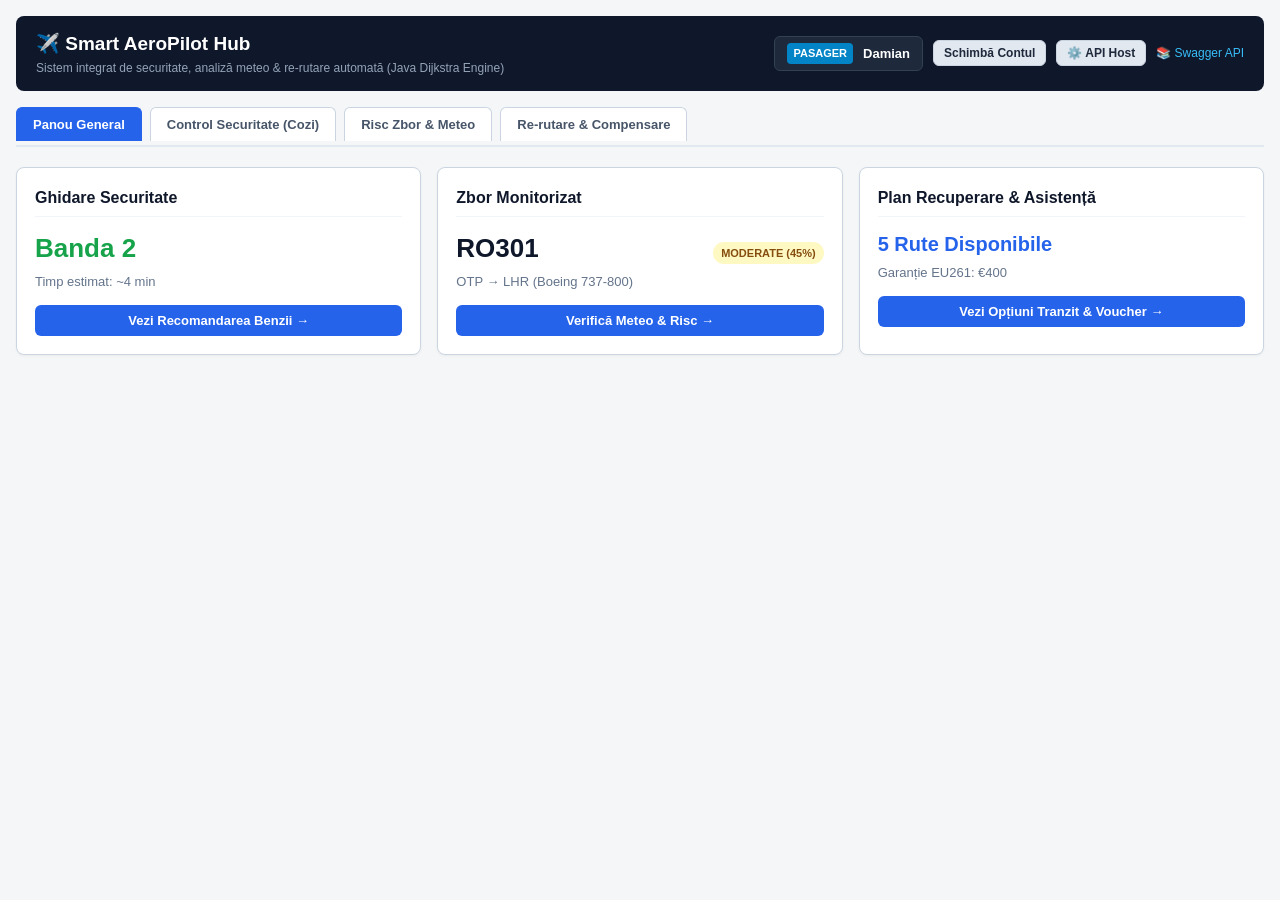
==== docs/index.html @ a77d3723 "first test commit of the smart aeropilot website testing the base functionalities" ====
<!DOCTYPE html>
<html lang="ro">
<head>
    <meta charset="UTF-8">
    <meta name="viewport" content="width=device-width, initial-scale=1.0">
    <title>Smart AeroPilot Hub - Airport & Passenger Assistant</title>
    <link rel="stylesheet" href="style.css">
</head>
<body>

    <!-- Top Header -->
    <header>
        <div>
            <h1>✈️ Smart AeroPilot Hub</h1>
            <div style="font-size: 12px; color: #94a3b8;">
                Sistem integrat de securitate, analiză meteo & re-rutare automată (Java Dijkstra Engine)
            </div>
        </div>
        <div style="display: flex; align-items: center; gap: 10px; flex-wrap: wrap;">
            <div class="user-badge" id="user-display">
                <span id="role-tag" class="role-tag-passenger">PASAGER</span>
                <span id="user-name-display" style="font-weight: 600;">Damian</span>
            </div>
            <button class="btn-secondary" style="padding: 5px 10px; font-size: 12px;" onclick="openLoginModal()">Schimbă Contul</button>
            <button class="btn-secondary" style="padding: 5px 10px; font-size: 12px;" onclick="openApiConfigModal()">⚙️ API Host</button>
            <a id="swagger-link" href="/docs" target="_blank" style="color: #38bdf8; font-size: 12px; text-decoration: none;">📚 Swagger API</a>
        </div>
    </header>

    <!-- Connection Banner (Shows if running on GitHub Pages without live backend) -->
    <div id="gh-pages-banner" style="display: none; background: #e0f2fe; border: 1px solid #7dd3fc; color: #0369a1; padding: 8px 16px; border-radius: 6px; font-size: 12px; margin-bottom: 16px; justify-content: space-between; align-items: center;">
        <span>🌐 <strong>Găzduit pe GitHub Pages:</strong> Rulați backend-ul local (<code>./run.sh</code>) sau conectați domeniul de API pentru streaming live. Momentan rulează în <strong>Mod Standalone Demo</strong>.</span>
        <button class="btn-secondary" style="padding: 3px 8px; font-size: 11px;" onclick="openApiConfigModal()">Configurează API</button>
    </div>

    <!-- Nav Tabs (Controlled dynamically by role) -->
    <nav class="tabs" id="main-tabs">
        <button id="tab-btn-overview" class="active" onclick="switchTab('tab-overview')">Panou General</button>
        <button id="tab-btn-queue" onclick="switchTab('tab-queue')">Control Securitate (Cozi)</button>
        <button id="tab-btn-risk" onclick="switchTab('tab-risk')">Risc Zbor & Meteo</button>
        <button id="tab-btn-reroute" onclick="switchTab('tab-reroute')">Re-rutare & Compensare</button>
        <button id="tab-btn-java" style="display: none; border-color: #ef4444; color: #dc2626;" onclick="switchTab('tab-java')">🚨 Dispecerat Anulări Java (Admin)</button>
    </nav>

    <!-- TAB 1: OVERVIEW -->
    <div id="tab-overview" class="tab-content active">
        <!-- Admin only pitch banner -->
        <div class="card admin-only" style="border-left: 4px solid #dc2626; display: none;">
            <div style="display: flex; justify-content: space-between; align-items: center;">
                <div>
                    <h3 style="color: #dc2626; border: none; margin: 0;">Dispecerat Operațional — Simulare Live pentru Pitch</h3>
                    <p style="font-size: 13px; color: #475569; margin-top: 4px;">
                        Declanșează o criză meteo la Londra Heathrow (ceață critică sub 200m). Sistemul va recalcula riscul zborului RO301, va apela algoritmul de re-rutare și va genera voucherele legale.
                    </p>
                </div>
                <div style="display: flex; gap: 8px;">
                    <button class="btn-danger" onclick="triggerCrisisDemo()">🚨 Declanșează Criza Meteo</button>
                    <button class="btn-secondary" onclick="resetDemo()">↺ Reset</button>
                </div>
            </div>
        </div>

        <div class="grid-3">
            <!-- Queue Card -->
            <div class="card">
                <h3>Ghidare Securitate</h3>
                <div id="overview-fastest-lane" class="metric-big" style="color: #16a34a;">Banda 1</div>
                <div id="overview-queue-time" style="font-size: 13px; color: #64748b; margin-top: 4px;">Timp estimat: ~6 min</div>
                <button class="btn-primary" style="margin-top: 14px; width: 100%;" onclick="switchTab('tab-queue')">
                    Vezi Recomandarea Benzii →
                </button>
            </div>

            <!-- Flight Status Card -->
            <div class="card">
                <h3>Zbor Monitorizat</h3>
                <div style="display: flex; justify-content: space-between; align-items: baseline;">
                    <span id="overview-flight-code" class="metric-big">RO301</span>
                    <span id="overview-risk-pill" class="status-pill pill-MODERATE">MODERAT (45%)</span>
                </div>
                <div id="overview-flight-route" style="font-size: 13px; color: #64748b; margin-top: 4px;">OTP (București) → LHR (Londra)</div>
                <button class="btn-primary" style="margin-top: 14px; width: 100%;" onclick="switchTab('tab-risk')">
                    Verifică Meteo & Risc →
                </button>
            </div>

            <!-- Reroute & Voucher Card -->
            <div class="card">
                <h3>Plan Recuperare & Asistență</h3>
                <div id="overview-reroute-status" class="metric-big" style="font-size: 20px; color: #2563eb;">5 Rute Disponibile</div>
                <div id="overview-voucher-status" style="font-size: 13px; color: #64748b; margin-top: 4px;">Garanție EU261: €400</div>
                <button class="btn-primary" style="margin-top: 14px; width: 100%;" onclick="switchTab('tab-reroute')">
                    Vezi Opțiuni Tranzit & Voucher →
                </button>
            </div>
        </div>
    </div>

    <!-- TAB 2: QUEUE & COMPUTER VISION -->
    <div id="tab-queue" class="tab-content">
        <!-- Passenger View: ONLY recommendation, NO CCTV footage -->
        <div id="passenger-queue-view" style="display: block;">
            <div class="card" style="border-left: 4px solid #16a34a;">
                <h2>Recomandarea Ta de Acces Rapid la Securitate</h2>
                <p style="font-size: 14px; color: #334155; margin-bottom: 16px;">
                    Sistemul inteligent al aeroportului analizează în timp real încărcătura la porțile de scanare și îți indică cea mai rapidă bandă pentru a evita întârzierile.
                </p>
                <div class="grid-2">
                    <div style="background: #f0fdf4; border: 1px solid #bbf7d0; padding: 20px; border-radius: 8px; text-align: center;">
                        <span style="font-size: 13px; font-weight: 700; color: #15803d; text-transform: uppercase;">BANDA RECOMANDATĂ</span>
                        <div id="passenger-fastest-lane" class="metric-big" style="font-size: 38px; color: #16a34a; margin: 8px 0;">Banda 1</div>
                        <div id="passenger-wait-time" style="font-size: 16px; font-weight: 600; color: #1e293b;">Timp estimat: ~5 min</div>
                        <div id="passenger-lane-status" style="font-size: 13px; color: #15803d; margin-top: 4px;">Flux continuu și timp redus de așteptare</div>
                    </div>
                    <div class="restricted-banner">
                        <div style="font-size: 24px; margin-bottom: 8px;">🔒</div>
                        <strong style="display: block; margin-bottom: 6px;">Flux Video Securizat (Confidențial)</strong>
                        <p style="font-size: 12px; line-height: 1.4;">
                            Conform politicilor de securitate ale aeroportului, imaginile camerelor CCTV și senzorii de scanare sunt accesibile exclusiv personalului de securitate și dispeceratului aeroportuar.
                        </p>
                    </div>
                </div>
            </div>
        </div>

        <!-- Admin View: FULL CCTV FOOTAGE & SENSOR DETAILS -->
        <div id="admin-queue-view" style="display: none;">
            <div class="grid-2">
                <div class="card">
                    <h2>Camere CCTV Securitate — Detecție YOLOv8 + IR Simulat</h2>
                    <img id="admin-live-stream" class="video-frame" src="/api/queue/stream?role=admin" alt="Flux CCTV Securitate">
                    <div style="margin-top: 10px; display: flex; gap: 8px;">
                        <select id="video-source-select" style="max-width: 220px;" onchange="changeVideoSource()">
                            <option value="demo">Clip Demonstrativ (WebM)</option>
                            <option value="webcam">Camera Web Locală (Webcam 0)</option>
                        </select>
                        <span style="font-size: 12px; color: #64748b; align-self: center;">CPU ONNX Inference Activ</span>
                    </div>
                </div>

                <div class="card">
                    <h2>Telemetrie Benzi Securitate (Ops Center)</h2>
                    <div id="admin-queue-alert" style="background: #f0fdf4; border-left: 4px solid #16a34a; padding: 8px 12px; font-weight: 600; font-size: 13px; margin-bottom: 12px;">
                        Preluare date senzori...
                    </div>
                    <div class="grid-3" id="admin-lanes-container">
                        <!-- Populated dynamically via JS -->
                    </div>
                    <div style="margin-top: 16px; font-size: 12px; color: #64748b; background: #f8fafc; padding: 10px; border-radius: 6px;">
                        <strong>Formulă fuziune senzorială:</strong> 0.7 × YOLO + 0.3 × IR. Bagaje: rucsac (+120s), valiză (+90s), laptop (+60s), geantă (+30s).
                    </div>
                </div>
            </div>
        </div>
    </div>

    <!-- TAB 3: FLIGHT RISK & WEATHER -->
    <div id="tab-risk" class="tab-content">
        <div class="grid-2">
            <div class="card">
                <h2>Selecție Zbor & Condiții Meteo</h2>
                <label for="flight-select">Alege Zborul:</label>
                <select id="flight-select" onchange="evaluateFlightRisk()">
                    <option value="RO301">RO301 — București (OTP) → Londra Heathrow (LHR)</option>
                    <option value="AP103">AP103 (Java) — Henri Coandă (LROP) → Paris CDG (LFPG)</option>
                    <option value="LH1655">LH1655 — București (OTP) → München (MUC)</option>
                    <option value="W43105">W43105 — București (OTP) → Paris Beauvais (CDG)</option>
                    <option value="LH1412">LH1412 — București (OTP) → Frankfurt (FRA)</option>
                    <option value="OS784">OS784 — București (OTP) → Viena (VIE)</option>
                </select>

                <div class="grid-2" style="margin-top: 14px;">
                    <div style="background: #f8fafc; padding: 12px; border-radius: 6px;">
                        <h4 style="font-size: 12px; color: #64748b;">METEO PLECARE (OTP)</h4>
                        <div id="meteo-origin-cond" style="font-weight: 700; font-size: 15px;">--</div>
                        <div id="meteo-origin-details" style="font-size: 12px; color: #475569;">--</div>
                    </div>
                    <div style="background: #f8fafc; padding: 12px; border-radius: 6px;">
                        <h4 style="font-size: 12px; color: #64748b;">METEO DESTINAȚIE</h4>
                        <div id="meteo-dest-cond" style="font-weight: 700; font-size: 15px;">--</div>
                        <div id="meteo-dest-details" style="font-size: 12px; color: #475569;">--</div>
                    </div>
                </div>

                <div class="admin-only" style="margin-top: 16px; display: none;">
                    <label>Simulare Meteo (Exclusiv Admin):</label>
                    <div style="display: flex; gap: 8px;">
                        <button class="btn-primary" style="flex: 1;" onclick="setWeatherCrisis('fog')">Ceață Densă</button>
                        <button class="btn-primary" style="flex: 1;" onclick="setWeatherCrisis('storm')">Furtună</button>
                        <button class="btn-secondary" style="flex: 1;" onclick="evaluateFlightRisk()">Meteo Normal</button>
                    </div>
                </div>
            </div>

            <div class="card">
                <h2>Scor de Risc & Recomandare</h2>
                <div style="display: flex; justify-content: space-between; align-items: center;">
                    <span style="font-size: 13px; font-weight: 600;">Probabilitate Întârziere / Anulare:</span>
                    <span id="risk-score-badge" class="status-pill pill-MODERATE">50%</span>
                </div>

                <div class="risk-meter">
                    <div id="risk-progress-bar" class="risk-fill risk-MODERATE" style="width: 50%;"></div>
                </div>

                <div id="risk-recommendation" style="font-size: 13px; font-weight: 600; padding: 10px; border-radius: 6px; background: #fef9c3; color: #854d0e; margin-bottom: 12px;">
                    Calculare date risc...
                </div>

                <h4 style="font-size: 12px; color: #64748b; margin-bottom: 6px;">FACTORI IDENTIFICAȚI:</h4>
                <ul id="risk-factors-list" style="font-size: 12px; padding-left: 20px; color: #334155; margin-bottom: 14px;">
                    <!-- Factors injected via JS -->
                </ul>

                <button id="btn-trigger-reroute" class="btn-danger" style="width: 100%; display: none;" onclick="goToRerouteTab()">
                    ⚠️ Deschide Modulul de Re-rutare & Voucher →
                </button>
            </div>
        </div>
    </div>

    <!-- TAB 4: RE-ROUTING & EU261 -->
    <div id="tab-reroute" class="tab-content">
        <div class="grid-2">
            <div class="card">
                <h2>Rute Alternative Identificate (Direct & Escală)</h2>
                <div id="routes-container">
                    <!-- Populated dynamically via JS -->
                </div>
            </div>

            <div class="card">
                <h2>Voucher de Compensație Pasager</h2>
                <div class="voucher-box" id="voucher-box">
                    <div style="display: flex; justify-content: space-between; align-items: center; margin-bottom: 8px;">
                        <span style="font-weight: 800; font-size: 14px; color: #0369a1;">VOUCHER LEGAL EU261</span>
                        <span id="voucher-amount" style="font-size: 20px; font-weight: 800; color: #0284c7;">€400</span>
                    </div>
                    <div style="font-size: 12px; margin-bottom: 6px;">
                        <strong>Baza legală:</strong> <span id="voucher-regulation">Regulamentul (CE) Nr. 261/2004</span>
                    </div>
                    <div style="font-size: 12px; margin-bottom: 6px;">
                        <strong>Pasager:</strong> <span id="voucher-passenger">Damian</span>
                    </div>
                    <div style="font-size: 12px; margin-bottom: 6px;">
                        <strong>Motiv:</strong> <span id="voucher-reason">Anulare / Risc critic zbor</span>
                    </div>
                    <div style="margin-top: 10px; border-top: 1px dashed #7dd3fc; padding-top: 8px;">
                        <span style="font-size: 11px; color: #0284c7; display: block; margin-bottom: 4px;">COD VOUCHER:</span>
                        <span id="voucher-code" class="voucher-code">EU261-OTP-XXXXXX</span>
                    </div>
                </div>

                <div style="margin-top: 14px;">
                    <button class="btn-primary" style="width: 100%;" onclick="alert('Confirmare trimisă cu succes!')">
                        Confirmă Re-rutarea & Emite Noul Boarding Pass
                    </button>
                </div>
            </div>
        </div>
    </div>

    <!-- TAB 5: ADMIN JAVA REROUTE ENGINE DISPATCH -->
    <div id="tab-java" class="tab-content">
        <div class="card" style="border-left: 4px solid #ef4444;">
            <h2>Dispecerat Re-rutare Java (Time-dependent Dijkstra)</h2>
            <p style="font-size: 13px; color: #475569; margin-bottom: 12px;">
                Modulul dezvoltat de echipă în Java analizează întreg graful aeroportuar, prioritizează pasagerii (familii, conexiuni strânse, deadline-uri) și le re-rezervă automat locuri pe zboruri cu escală.
            </p>
            <div style="display: flex; gap: 10px; align-items: center; flex-wrap: wrap;">
                <label style="margin: 0; min-width: 110px;">Zbor de Anulat:</label>
                <select id="java-flight-select" style="margin: 0; max-width: 250px;">
                    <option value="AP103">AP103 — Henri Coandă (LROP) → Paris CDG (LFPG)</option>
                    <option value="AP105">AP105 — Henri Coandă (LROP) → Viena (LOWW)</option>
                    <option value="AP104">AP104 — Henri Coandă (LROP) → Amsterdam (EHAM)</option>
                    <option value="AP106">AP106 — Henri Coandă (LROP) → Frankfurt (EDDF)</option>
                </select>
                <button class="btn-danger" onclick="executeJavaCancel()">🚨 Execută Anulare & Re-rutare Java</button>
            </div>
        </div>

        <div class="card" id="java-results-card" style="display: none;">
            <h3>Rezultate Re-rutare Pasageri (Java Engine)</h3>
            <div id="java-summary" style="font-size: 13px; font-weight: 600; color: #0284c7; margin-bottom: 12px;"></div>
            <div style="overflow-x: auto;">
                <table class="data-table" id="java-passengers-table">
                    <thead>
                        <tr>
                            <th>Pasager</th>
                            <th>Prioritate</th>
                            <th>Detalii Situație</th>
                            <th>Zbor / Itinerariu Nou Atribuit</th>
                            <th>Întârziere</th>
                            <th>Compensație Voucher</th>
                            <th>Status</th>
                        </tr>
                    </thead>
                    <tbody id="java-passengers-tbody">
                        <!-- Populated dynamically via JS -->
                    </tbody>
                </table>
            </div>
        </div>
    </div>

    <!-- LOGIN MODAL -->
    <div id="login-modal" class="modal-overlay" style="display: none;">
        <div class="modal-box">
            <h2 style="margin-bottom: 14px; font-size: 18px;">Autentificare AeroPilot</h2>
            <p style="font-size: 13px; color: #64748b; margin-bottom: 14px;">
                Alege tipul de utilizator pentru a testa sistemul:
            </p>

            <label for="auth-username">Nume / Utilizator:</label>
            <input type="text" id="auth-username" placeholder="Ex: Damian sau admin" value="Damian">

            <label for="auth-password">Parolă:</label>
            <input type="password" id="auth-password" placeholder="Pentru admin introdu 'admin', pentru pasager orice" value="">

            <div style="display: flex; gap: 8px; margin-top: 14px;">
                <button class="btn-primary" style="flex: 1;" onclick="handleLoginSubmit()">Conectare</button>
                <button class="btn-secondary" onclick="closeLoginModal()">Anulează</button>
            </div>

            <div style="margin-top: 14px; font-size: 12px; color: #64748b; border-top: 1px solid #e2e8f0; padding-top: 10px;">
                💡 <strong>Cont Admin:</strong> utilizator <code>admin</code>, parolă <code>admin</code> (acces complet CCTV și dispecerat Java).<br>
                💡 <strong>Cont Pasager:</strong> orice alt nume (doar recomandare bandă rapidă, fără acces la camere).
            </div>
        </div>
    </div>

    <!-- API CONFIG MODAL FOR GITHUB PAGES / CUSTOM DOMAIN -->
    <div id="api-config-modal" class="modal-overlay" style="display: none;">
        <div class="modal-box">
            <h2 style="margin-bottom: 14px; font-size: 18px;">Configurare Backend API</h2>
            <p style="font-size: 13px; color: #64748b; margin-bottom: 12px;">
                Dacă site-ul este găzduit pe GitHub Pages sau un domeniu separat, introdu adresa backend-ului tău (ex: <code>http://localhost:8000</code> sau <code>https://api.domeniultau.ro</code>):
            </p>

            <label for="api-url-input">API Base URL:</label>
            <input type="text" id="api-url-input" placeholder="http://localhost:8000" value="">

            <div style="display: flex; gap: 8px; margin-top: 14px;">
                <button class="btn-primary" style="flex: 1;" onclick="saveApiConfig()">Salvează & Conectează</button>
                <button class="btn-secondary" onclick="closeApiConfigModal()">Închide</button>
            </div>
        </div>
    </div>

    <script src="app.js"></script>
</body>
</html>
---- docs/style.css ----
/* Clean, unbloated wireframe layout - Easy to style and extend */
* {
    box-sizing: border-box;
    margin: 0;
    padding: 0;
    font-family: -apple-system, BlinkMacSystemFont, "Segoe UI", Roboto, Helvetica, Arial, sans-serif;
}

body {
    background-color: #f4f6f8;
    color: #1e293b;
    line-height: 1.5;
    padding: 16px;
}

/* Header */
header {
    background: #0f172a;
    color: #fff;
    padding: 14px 20px;
    border-radius: 8px;
    margin-bottom: 16px;
    display: flex;
    justify-content: space-between;
    align-items: center;
    flex-wrap: wrap;
    gap: 12px;
}

header h1 {
    font-size: 19px;
    font-weight: 700;
    display: flex;
    align-items: center;
    gap: 8px;
}

header .user-badge {
    display: flex;
    align-items: center;
    gap: 10px;
    font-size: 13px;
    background: #1e293b;
    padding: 6px 12px;
    border-radius: 6px;
    border: 1px solid #334155;
}

.role-tag-admin {
    background: #dc2626;
    color: #fff;
    padding: 2px 6px;
    border-radius: 4px;
    font-weight: 700;
    font-size: 11px;
}

.role-tag-passenger {
    background: #0284c7;
    color: #fff;
    padding: 2px 6px;
    border-radius: 4px;
    font-weight: 700;
    font-size: 11px;
}

/* Nav Tabs */
nav.tabs {
    display: flex;
    gap: 8px;
    margin-bottom: 20px;
    border-bottom: 2px solid #e2e8f0;
    padding-bottom: 4px;
    overflow-x: auto;
}

nav.tabs button {
    background: #fff;
    border: 1px solid #cbd5e1;
    border-bottom: none;
    padding: 9px 16px;
    font-size: 13px;
    font-weight: 600;
    border-radius: 6px 6px 0 0;
    cursor: pointer;
    color: #475569;
    white-space: nowrap;
}

nav.tabs button.active {
    background: #2563eb;
    color: #fff;
    border-color: #2563eb;
}

/* Layout containers */
.tab-content {
    display: none;
}
.tab-content.active {
    display: block;
}

.grid-2 {
    display: grid;
    grid-template-columns: 1fr 1fr;
    gap: 16px;
}

.grid-3 {
    display: grid;
    grid-template-columns: repeat(3, 1fr);
    gap: 16px;
}

@media (max-width: 860px) {
    .grid-2, .grid-3 {
        grid-template-columns: 1fr;
    }
}

/* Cards & Panels */
.card {
    background: #fff;
    border: 1px solid #cbd5e1;
    border-radius: 8px;
    padding: 18px;
    box-shadow: 0 1px 3px rgba(0,0,0,0.05);
    margin-bottom: 16px;
}

.card h2, .card h3 {
    font-size: 16px;
    margin-bottom: 12px;
    color: #0f172a;
    border-bottom: 1px solid #f1f5f9;
    padding-bottom: 6px;
}

/* Forms & Inputs */
label {
    display: block;
    font-size: 13px;
    font-weight: 600;
    margin-bottom: 4px;
    color: #334155;
}

input, select {
    width: 100%;
    padding: 8px 12px;
    border: 1px solid #cbd5e1;
    border-radius: 6px;
    font-size: 14px;
    margin-bottom: 12px;
}

button.btn-primary {
    background: #2563eb;
    color: #fff;
    border: none;
    padding: 8px 14px;
    border-radius: 6px;
    font-weight: 600;
    font-size: 13px;
    cursor: pointer;
}

button.btn-primary:hover { background: #1d4ed8; }

button.btn-secondary {
    background: #e2e8f0;
    color: #1e293b;
    border: 1px solid #cbd5e1;
    padding: 8px 14px;
    border-radius: 6px;
    font-weight: 600;
    font-size: 13px;
    cursor: pointer;
}

button.btn-danger {
    background: #dc2626;
    color: #fff;
    border: none;
    padding: 8px 14px;
    border-radius: 6px;
    font-weight: 600;
    font-size: 13px;
    cursor: pointer;
}

button.btn-danger:hover { background: #b91c1c; }

/* Video Frame */
.video-frame {
    width: 100%;
    max-height: 420px;
    object-fit: cover;
    background: #000;
    border-radius: 6px;
    border: 1px solid #94a3b8;
}

/* Lane card styles */
.lane-card {
    border: 2px solid #e2e8f0;
    border-radius: 8px;
    padding: 14px;
    text-align: center;
    background: #f8fafc;
}

.lane-card.fastest {
    border-color: #16a34a;
    background: #f0fdf4;
}

.lane-badge {
    display: inline-block;
    padding: 3px 8px;
    border-radius: 4px;
    font-size: 11px;
    font-weight: 700;
    text-transform: uppercase;
    margin-bottom: 8px;
}

.badge-fastest { background: #22c55e; color: #fff; }
.badge-normal { background: #94a3b8; color: #fff; }

.metric-big {
    font-size: 26px;
    font-weight: 800;
    color: #0f172a;
}

/* Restricted banner for CCTV */
.restricted-banner {
    background: #fef2f2;
    border: 2px dashed #ef4444;
    padding: 24px;
    border-radius: 8px;
    text-align: center;
    color: #991b1b;
}

/* Risk meter */
.risk-meter {
    height: 16px;
    background: #e2e8f0;
    border-radius: 8px;
    overflow: hidden;
    margin: 12px 0;
}

.risk-fill {
    height: 100%;
    width: 0%;
    transition: width 0.3s ease;
}

.risk-LOW { background: #22c55e; }
.risk-MODERATE { background: #eab308; }
.risk-HIGH { background: #f97316; }
.risk-CRITICAL { background: #ef4444; }

.status-pill {
    display: inline-block;
    padding: 3px 8px;
    border-radius: 12px;
    font-size: 11px;
    font-weight: 700;
}

.pill-CRITICAL { background: #fee2e2; color: #b91c1c; }
.pill-HIGH { background: #ffedd5; color: #c2410c; }
.pill-MODERATE { background: #fef9c3; color: #854d0e; }
.pill-LOW { background: #dcfce7; color: #15803d; }

/* Voucher card */
.voucher-box {
    border: 2px dashed #0284c7;
    background: #f0f9ff;
    padding: 16px;
    border-radius: 8px;
    margin-top: 14px;
}

.voucher-code {
    font-family: monospace;
    font-size: 16px;
    font-weight: 800;
    background: #e0f2fe;
    padding: 5px 10px;
    border-radius: 4px;
    display: inline-block;
    color: #0369a1;
}

/* Passenger Table */
table.data-table {
    width: 100%;
    border-collapse: collapse;
    font-size: 13px;
    margin-top: 10px;
}

table.data-table th, table.data-table td {
    padding: 8px 10px;
    border: 1px solid #cbd5e1;
    text-align: left;
}

table.data-table th {
    background: #f1f5f9;
    font-weight: 700;
}

/* Login Modal */
.modal-overlay {
    position: fixed;
    top: 0; left: 0; right: 0; bottom: 0;
    background: rgba(15, 23, 42, 0.7);
    display: flex;
    align-items: center;
    justify-content: center;
    z-index: 1000;
}

.modal-box {
    background: #fff;
    padding: 24px;
    border-radius: 8px;
    width: 100%;
    max-width: 420px;
    box-shadow: 0 10px 25px rgba(0,0,0,0.2);
}
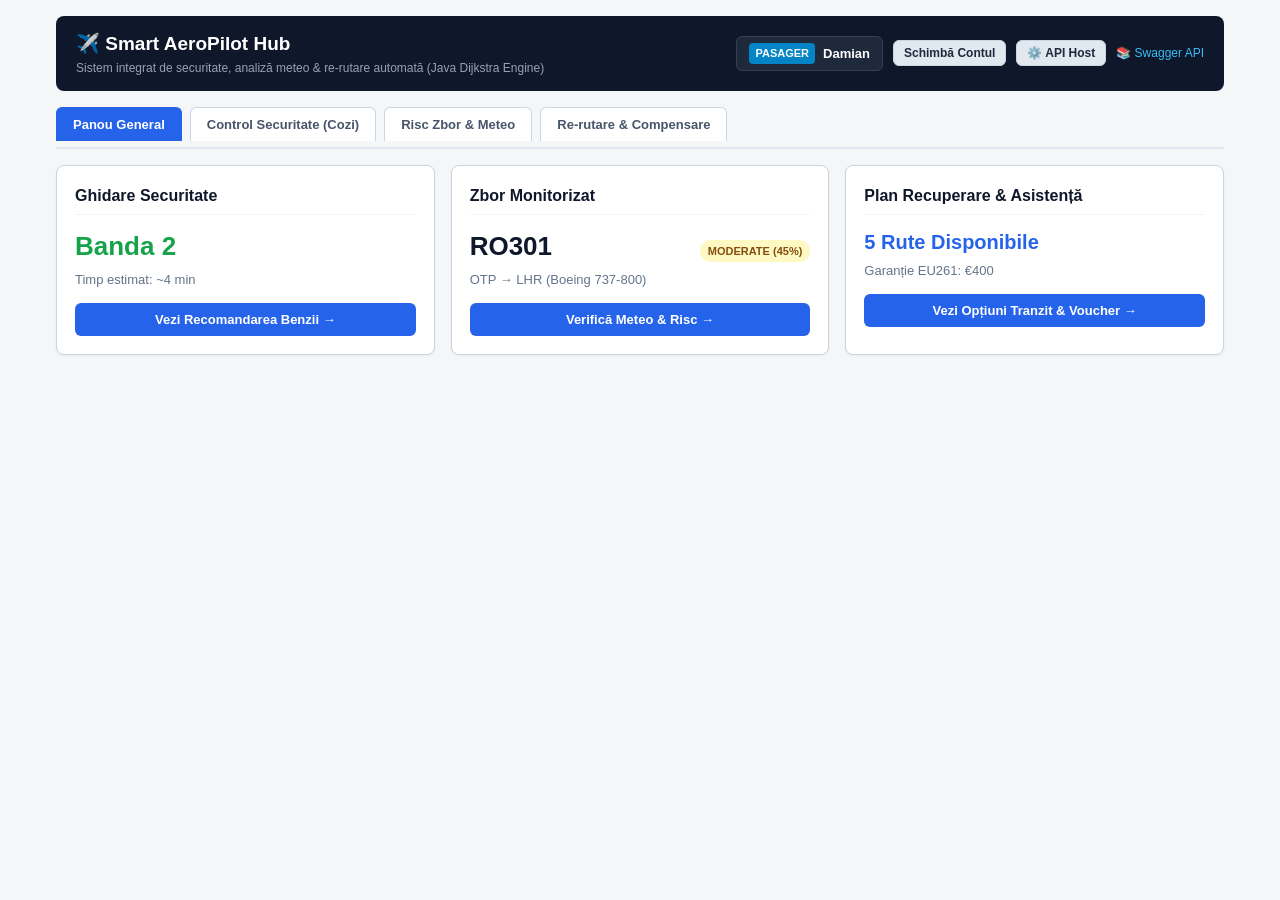
==== commit 328e9112: "updated design" ====
--- a/docs/index.html
+++ b/docs/index.html
@@ -16,7 +16,7 @@
                 Sistem integrat de securitate, analiză meteo & re-rutare automată (Java Dijkstra Engine)
             </div>
         </div>
-        <div style="display: flex; align-items: center; gap: 10px; flex-wrap: wrap;">
+        <div class="header-controls">
             <div class="user-badge" id="user-display">
                 <span id="role-tag" class="role-tag-passenger">PASAGER</span>
                 <span id="user-name-display" style="font-weight: 600;">Damian</span>
@@ -101,24 +101,15 @@
         <!-- Passenger View: ONLY recommendation, NO CCTV footage -->
         <div id="passenger-queue-view" style="display: block;">
             <div class="card" style="border-left: 4px solid #16a34a;">
-                <h2>Recomandarea Ta de Acces Rapid la Securitate</h2>
-                <p style="font-size: 14px; color: #334155; margin-bottom: 16px;">
-                    Sistemul inteligent al aeroportului analizează în timp real încărcătura la porțile de scanare și îți indică cea mai rapidă bandă pentru a evita întârzierile.
+                <h2>Acces Rapid la Controlul de Securitate</h2>
+                <p style="font-size: 13px; color: #475569; margin-bottom: 16px;">
+                    Camerele inteligente monitorizează fluxul de călători și identifică în timp real banda cu cel mai mic timp de așteptare.
                 </p>
-                <div class="grid-2">
-                    <div style="background: #f0fdf4; border: 1px solid #bbf7d0; padding: 20px; border-radius: 8px; text-align: center;">
-                        <span style="font-size: 13px; font-weight: 700; color: #15803d; text-transform: uppercase;">BANDA RECOMANDATĂ</span>
-                        <div id="passenger-fastest-lane" class="metric-big" style="font-size: 38px; color: #16a34a; margin: 8px 0;">Banda 1</div>
-                        <div id="passenger-wait-time" style="font-size: 16px; font-weight: 600; color: #1e293b;">Timp estimat: ~5 min</div>
-                        <div id="passenger-lane-status" style="font-size: 13px; color: #15803d; margin-top: 4px;">Flux continuu și timp redus de așteptare</div>
-                    </div>
-                    <div class="restricted-banner">
-                        <div style="font-size: 24px; margin-bottom: 8px;">🔒</div>
-                        <strong style="display: block; margin-bottom: 6px;">Flux Video Securizat (Confidențial)</strong>
-                        <p style="font-size: 12px; line-height: 1.4;">
-                            Conform politicilor de securitate ale aeroportului, imaginile camerelor CCTV și senzorii de scanare sunt accesibile exclusiv personalului de securitate și dispeceratului aeroportuar.
-                        </p>
-                    </div>
+                <div style="background: #f0fdf4; border: 1px solid #bbf7d0; padding: 24px 16px; border-radius: 8px; text-align: center; max-width: 480px; margin: 0 auto;">
+                    <span style="font-size: 11px; font-weight: 700; color: #15803d; text-transform: uppercase; letter-spacing: 0.5px;">BANDA RECOMANDATĂ PENTRU TINE</span>
+                    <div id="passenger-fastest-lane" class="metric-big" style="font-size: 40px; color: #16a34a; margin: 8px 0;">Banda 1</div>
+                    <div id="passenger-wait-time" style="font-size: 17px; font-weight: 700; color: #0f172a;">Timp estimat: ~5 min</div>
+                    <div id="passenger-lane-status" style="font-size: 13px; color: #15803d; margin-top: 6px;">Mergi la Banda 1 pentru cel mai rapid control de securitate.</div>
                 </div>
             </div>
         </div>
--- a/docs/style.css
+++ b/docs/style.css
@@ -1,4 +1,4 @@
-/* Clean, unbloated wireframe layout - Easy to style and extend */
+/* Clean, unbloated wireframe layout - Fully optimized for Mobile & Desktop */
 * {
     box-sizing: border-box;
     margin: 0;
@@ -11,6 +11,8 @@
     color: #1e293b;
     line-height: 1.5;
     padding: 16px;
+    max-width: 1200px;
+    margin: 0 auto;
 }
 
 /* Header */
@@ -35,10 +37,17 @@
     gap: 8px;
 }
 
-header .user-badge {
+header .header-controls {
     display: flex;
     align-items: center;
     gap: 10px;
+    flex-wrap: wrap;
+}
+
+header .user-badge {
+    display: flex;
+    align-items: center;
+    gap: 8px;
     font-size: 13px;
     background: #1e293b;
     padding: 6px 12px;
@@ -64,14 +73,20 @@
     font-size: 11px;
 }
 
-/* Nav Tabs */
+/* Nav Tabs with native-app feel on mobile */
 nav.tabs {
     display: flex;
     gap: 8px;
-    margin-bottom: 20px;
+    margin-bottom: 16px;
     border-bottom: 2px solid #e2e8f0;
-    padding-bottom: 4px;
+    padding-bottom: 6px;
     overflow-x: auto;
+    -webkit-overflow-scrolling: touch;
+    scrollbar-width: none; /* Firefox */
+}
+
+nav.tabs::-webkit-scrollbar {
+    display: none; /* Chrome/Safari */
 }
 
 nav.tabs button {
@@ -85,6 +100,8 @@
     cursor: pointer;
     color: #475569;
     white-space: nowrap;
+    flex-shrink: 0;
+    transition: all 0.15s ease;
 }
 
 nav.tabs button.active {
@@ -111,12 +128,6 @@
     display: grid;
     grid-template-columns: repeat(3, 1fr);
     gap: 16px;
-}
-
-@media (max-width: 860px) {
-    .grid-2, .grid-3 {
-        grid-template-columns: 1fr;
-    }
 }
 
 /* Cards & Panels */
@@ -148,22 +159,24 @@
 
 input, select {
     width: 100%;
-    padding: 8px 12px;
+    padding: 10px 12px;
     border: 1px solid #cbd5e1;
     border-radius: 6px;
     font-size: 14px;
     margin-bottom: 12px;
+    background-color: #fff;
 }
 
 button.btn-primary {
     background: #2563eb;
     color: #fff;
     border: none;
-    padding: 8px 14px;
+    padding: 9px 16px;
     border-radius: 6px;
     font-weight: 600;
     font-size: 13px;
     cursor: pointer;
+    text-align: center;
 }
 
 button.btn-primary:hover { background: #1d4ed8; }
@@ -172,22 +185,24 @@
     background: #e2e8f0;
     color: #1e293b;
     border: 1px solid #cbd5e1;
-    padding: 8px 14px;
+    padding: 9px 14px;
     border-radius: 6px;
     font-weight: 600;
     font-size: 13px;
     cursor: pointer;
+    text-align: center;
 }
 
 button.btn-danger {
     background: #dc2626;
     color: #fff;
     border: none;
-    padding: 8px 14px;
+    padding: 9px 16px;
     border-radius: 6px;
     font-weight: 600;
     font-size: 13px;
     cursor: pointer;
+    text-align: center;
 }
 
 button.btn-danger:hover { background: #b91c1c; }
@@ -235,16 +250,6 @@
     color: #0f172a;
 }
 
-/* Restricted banner for CCTV */
-.restricted-banner {
-    background: #fef2f2;
-    border: 2px dashed #ef4444;
-    padding: 24px;
-    border-radius: 8px;
-    text-align: center;
-    color: #991b1b;
-}
-
 /* Risk meter */
 .risk-meter {
     height: 16px;
@@ -289,13 +294,42 @@
 
 .voucher-code {
     font-family: monospace;
-    font-size: 16px;
+    font-size: 15px;
     font-weight: 800;
     background: #e0f2fe;
     padding: 5px 10px;
     border-radius: 4px;
     display: inline-block;
     color: #0369a1;
+    word-break: break-all;
+}
+
+/* Route Cards */
+.route-card {
+    border: 1px solid #cbd5e1;
+    border-radius: 6px;
+    padding: 14px;
+    margin-bottom: 12px;
+    background: #fff;
+}
+
+.route-card.best {
+    border: 2px solid #2563eb;
+    background: #eff6ff;
+}
+
+.route-header {
+    display: flex;
+    justify-content: space-between;
+    font-weight: 700;
+    margin-bottom: 6px;
+    flex-wrap: wrap;
+    gap: 4px;
+}
+
+.route-timeline {
+    font-size: 13px;
+    color: #475569;
 }
 
 /* Passenger Table */
@@ -304,6 +338,7 @@
     border-collapse: collapse;
     font-size: 13px;
     margin-top: 10px;
+    min-width: 580px; /* enables horizontal scroll on mobile */
 }
 
 table.data-table th, table.data-table td {
@@ -317,7 +352,7 @@
     font-weight: 700;
 }
 
-/* Login Modal */
+/* Modals */
 .modal-overlay {
     position: fixed;
     top: 0; left: 0; right: 0; bottom: 0;
@@ -326,13 +361,90 @@
     align-items: center;
     justify-content: center;
     z-index: 1000;
+    padding: 16px;
 }
 
 .modal-box {
     background: #fff;
-    padding: 24px;
+    padding: 20px;
     border-radius: 8px;
     width: 100%;
     max-width: 420px;
     box-shadow: 0 10px 25px rgba(0,0,0,0.2);
 }
+
+/* ========================================================= */
+/* MOBILE OPTIMIZATIONS (Smartphones, small tablets <= 680px) */
+/* ========================================================= */
+
+@media (max-width: 680px) {
+    body {
+        padding: 10px 8px;
+    }
+
+    header {
+        padding: 12px 14px;
+        flex-direction: column;
+        align-items: flex-start;
+        gap: 10px;
+    }
+
+    header h1 {
+        font-size: 17px;
+    }
+
+    header .header-controls {
+        width: 100%;
+        justify-content: space-between;
+    }
+
+    /* Prevent auto-zoom on iOS Safari when tapping inputs */
+    input, select {
+        font-size: 16px;
+        padding: 10px;
+    }
+
+    /* Mobile tabs with pill-style scrolling */
+    nav.tabs {
+        gap: 6px;
+        padding-bottom: 8px;
+    }
+
+    nav.tabs button {
+        padding: 8px 14px;
+        font-size: 12px;
+        border-radius: 18px;
+        border: 1px solid #cbd5e1;
+    }
+
+    /* Grids collapse to single column */
+    .grid-2, .grid-3 {
+        grid-template-columns: 1fr;
+        gap: 12px;
+    }
+
+    .card {
+        padding: 14px;
+        margin-bottom: 12px;
+    }
+
+    .card h2, .card h3 {
+        font-size: 15px;
+    }
+
+    .metric-big {
+        font-size: 24px;
+    }
+
+    /* Buttons touch targets */
+    button.btn-primary, button.btn-secondary, button.btn-danger {
+        padding: 10px 14px;
+        font-size: 13px;
+        min-height: 42px;
+    }
+
+    /* Mobile video stream */
+    .video-frame {
+        max-height: 260px;
+    }
+}
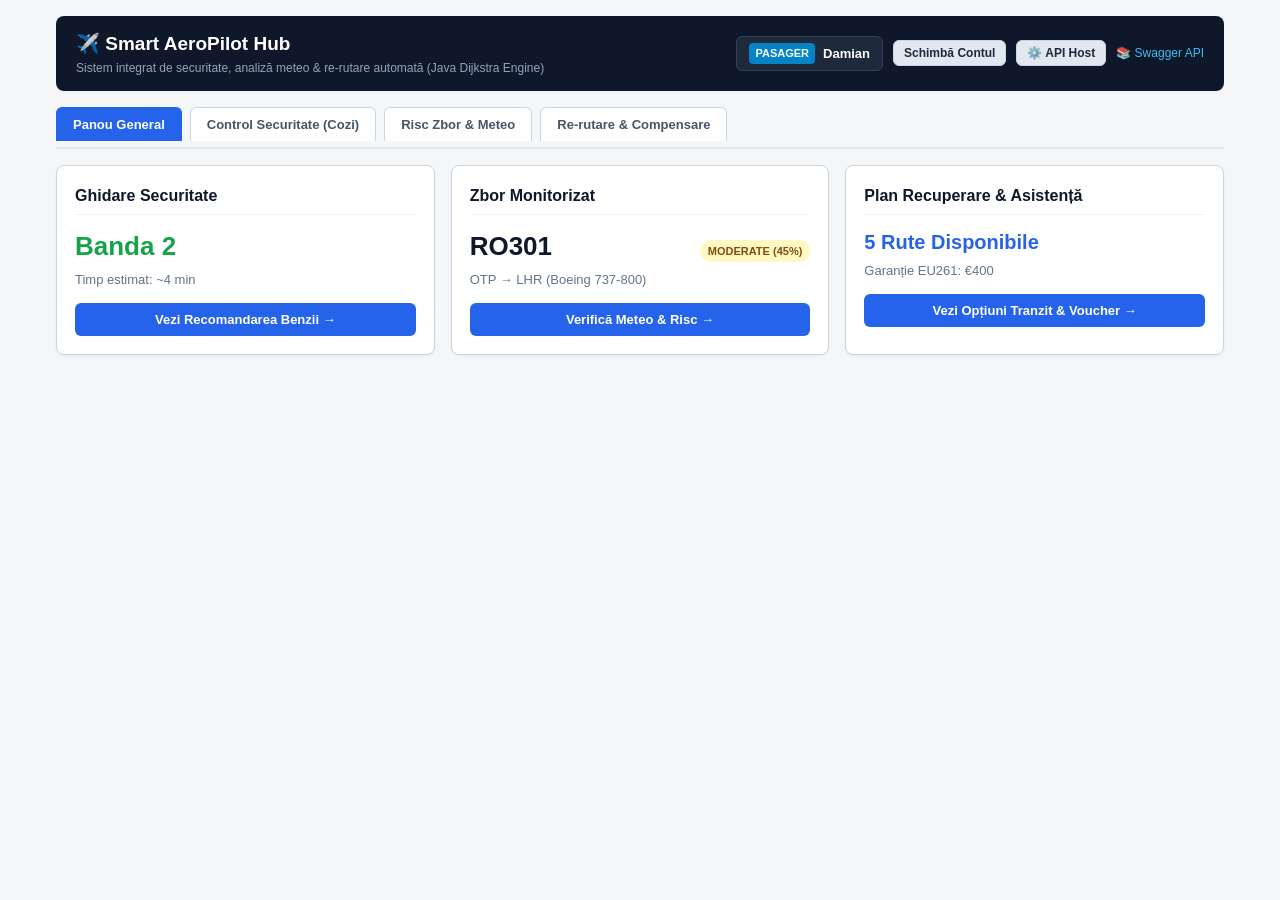
==== commit b8d5254f: "Fix weather buttons, add flight search bar, fix webcam support, add booking pass modal, discreet EU2" ====
--- a/docs/index.html
+++ b/docs/index.html
@@ -119,13 +119,23 @@
             <div class="grid-2">
                 <div class="card">
                     <h2>Camere CCTV Securitate — Detecție YOLOv8 + IR Simulat</h2>
+                    <!-- Server Stream -->
                     <img id="admin-live-stream" class="video-frame" src="/api/queue/stream?role=admin" alt="Flux CCTV Securitate">
-                    <div style="margin-top: 10px; display: flex; gap: 8px;">
-                        <select id="video-source-select" style="max-width: 220px;" onchange="changeVideoSource()">
-                            <option value="demo">Clip Demonstrativ (WebM)</option>
-                            <option value="webcam">Camera Web Locală (Webcam 0)</option>
+                    <!-- Client Webcam Video Preview (for Browser / Phone access) -->
+                    <div id="client-webcam-container" style="display: none; position: relative;">
+                        <video id="client-webcam-video" class="video-frame" autoplay playsinline muted></video>
+                        <div style="position: absolute; top: 10px; left: 10px; background: rgba(15, 23, 42, 0.85); color: #fff; padding: 4px 10px; border-radius: 4px; font-size: 11px;">
+                            🔴 Cameră Dispozitiv Conectată | Detecție YOLOv8
+                        </div>
+                    </div>
+
+                    <div style="margin-top: 10px; display: flex; gap: 8px; flex-wrap: wrap; align-items: center;">
+                        <select id="video-source-select" style="max-width: 280px;" onchange="changeVideoSource()">
+                            <option value="demo">📹 Clip Demonstrativ Securitate (WebM)</option>
+                            <option value="server_webcam">💻 Cameră Web Server (Mac / OpenCV AI)</option>
+                            <option value="client_webcam">📱 Cameră Web Locală (Dispozitiv curent / Mobil)</option>
                         </select>
-                        <span style="font-size: 12px; color: #64748b; align-self: center;">CPU ONNX Inference Activ</span>
+                        <span id="cam-status-pill" style="font-size: 12px; color: #16a34a; font-weight: 600;">● Flux activ</span>
                     </div>
                 </div>
 
@@ -150,19 +160,29 @@
         <div class="grid-2">
             <div class="card">
                 <h2>Selecție Zbor & Condiții Meteo</h2>
-                <label for="flight-select">Alege Zborul:</label>
-                <select id="flight-select" onchange="evaluateFlightRisk()">
-                    <option value="RO301">RO301 — București (OTP) → Londra Heathrow (LHR)</option>
-                    <option value="AP103">AP103 (Java) — Henri Coandă (LROP) → Paris CDG (LFPG)</option>
-                    <option value="LH1655">LH1655 — București (OTP) → München (MUC)</option>
-                    <option value="W43105">W43105 — București (OTP) → Paris Beauvais (CDG)</option>
-                    <option value="LH1412">LH1412 — București (OTP) → Frankfurt (FRA)</option>
-                    <option value="OS784">OS784 — București (OTP) → Viena (VIE)</option>
+
+                <!-- Live Search Bar for All Flights -->
+                <div style="position: relative; margin-bottom: 12px;">
+                    <label for="flight-search-input" style="font-weight: 600; font-size: 13px; margin-bottom: 4px; display: block;">
+                        Căutare Zbor în Rețeaua Europeană (AeroDataBox):
+                    </label>
+                    <div style="display: flex; gap: 6px;">
+                        <input type="text" id="flight-search-input" placeholder="🔍 Introdu cod zbor, oraș sau aeroport (ex: RO301, Craiova, LHR, AP103)..." 
+                               style="flex: 1; padding: 8px 12px; border: 1px solid #cbd5e1; border-radius: 6px; font-size: 13px;" 
+                               oninput="handleFlightSearchInput()" onfocus="handleFlightSearchInput()">
+                        <button class="btn-secondary" style="padding: 8px 12px;" onclick="clearFlightSearch()">✕</button>
+                    </div>
+                    <div id="flight-search-dropdown" class="search-dropdown-menu" style="display: none;"></div>
+                </div>
+
+                <label for="flight-select">Sau alege direct din listă:</label>
+                <select id="flight-select" onchange="onFlightSelectChange()">
+                    <!-- Populated dynamically via JS with all flights -->
                 </select>
 
                 <div class="grid-2" style="margin-top: 14px;">
                     <div style="background: #f8fafc; padding: 12px; border-radius: 6px;">
-                        <h4 style="font-size: 12px; color: #64748b;">METEO PLECARE (OTP)</h4>
+                        <h4 style="font-size: 12px; color: #64748b;">METEO PLECARE</h4>
                         <div id="meteo-origin-cond" style="font-weight: 700; font-size: 15px;">--</div>
                         <div id="meteo-origin-details" style="font-size: 12px; color: #475569;">--</div>
                     </div>
@@ -173,12 +193,12 @@
                     </div>
                 </div>
 
-                <div class="admin-only" style="margin-top: 16px; display: none;">
-                    <label>Simulare Meteo (Exclusiv Admin):</label>
-                    <div style="display: flex; gap: 8px;">
-                        <button class="btn-primary" style="flex: 1;" onclick="setWeatherCrisis('fog')">Ceață Densă</button>
-                        <button class="btn-primary" style="flex: 1;" onclick="setWeatherCrisis('storm')">Furtună</button>
-                        <button class="btn-secondary" style="flex: 1;" onclick="evaluateFlightRisk()">Meteo Normal</button>
+                <div style="margin-top: 16px;">
+                    <label style="font-weight: 600; font-size: 13px; display: block; margin-bottom: 6px;">Simulare Criză Meteo:</label>
+                    <div style="display: flex; gap: 8px; flex-wrap: wrap;">
+                        <button id="btn-weather-normal" class="btn-weather-toggle active-weather" style="flex: 1; min-width: 120px;" onclick="setWeatherCrisis('normal')">☀️ Meteo Normal</button>
+                        <button id="btn-weather-fog" class="btn-weather-toggle" style="flex: 1; min-width: 120px;" onclick="setWeatherCrisis('fog')">🌫️ Ceață Densă (CAT III)</button>
+                        <button id="btn-weather-storm" class="btn-weather-toggle" style="flex: 1; min-width: 120px;" onclick="setWeatherCrisis('storm')">⛈️ Furtună & Vânt</button>
                     </div>
                 </div>
             </div>
@@ -214,38 +234,43 @@
     <div id="tab-reroute" class="tab-content">
         <div class="grid-2">
             <div class="card">
-                <h2>Rute Alternative Identificate (Direct & Escală)</h2>
+                <h2>Rute Alternative Disponibile (Re-booking Imediat)</h2>
                 <div id="routes-container">
-                    <!-- Populated dynamically via JS -->
-                </div>
-            </div>
-
-            <div class="card">
-                <h2>Voucher de Compensație Pasager</h2>
-                <div class="voucher-box" id="voucher-box">
-                    <div style="display: flex; justify-content: space-between; align-items: center; margin-bottom: 8px;">
-                        <span style="font-weight: 800; font-size: 14px; color: #0369a1;">VOUCHER LEGAL EU261</span>
-                        <span id="voucher-amount" style="font-size: 20px; font-weight: 800; color: #0284c7;">€400</span>
-                    </div>
-                    <div style="font-size: 12px; margin-bottom: 6px;">
-                        <strong>Baza legală:</strong> <span id="voucher-regulation">Regulamentul (CE) Nr. 261/2004</span>
-                    </div>
-                    <div style="font-size: 12px; margin-bottom: 6px;">
-                        <strong>Pasager:</strong> <span id="voucher-passenger">Damian</span>
-                    </div>
-                    <div style="font-size: 12px; margin-bottom: 6px;">
-                        <strong>Motiv:</strong> <span id="voucher-reason">Anulare / Risc critic zbor</span>
-                    </div>
-                    <div style="margin-top: 10px; border-top: 1px dashed #7dd3fc; padding-top: 8px;">
-                        <span style="font-size: 11px; color: #0284c7; display: block; margin-bottom: 4px;">COD VOUCHER:</span>
-                        <span id="voucher-code" class="voucher-code">EU261-OTP-XXXXXX</span>
-                    </div>
-                </div>
-
-                <div style="margin-top: 14px;">
-                    <button class="btn-primary" style="width: 100%;" onclick="alert('Confirmare trimisă cu succes!')">
-                        Confirmă Re-rutarea & Emite Noul Boarding Pass
-                    </button>
+                    <!-- Populated dynamically via JS with Buy / Rebook Button -->
+                </div>
+            </div>
+
+            <div class="card">
+                <h2>Status Re-alocare Pasager</h2>
+                <div style="background: #f0fdf4; border: 1px solid #bbf7d0; padding: 14px; border-radius: 8px; margin-bottom: 14px;">
+                    <div style="font-size: 14px; font-weight: 700; color: #166534; margin-bottom: 4px;">✅ Garanția Conectivității Inteligente</div>
+                    <p style="font-size: 12px; color: #15803d; line-height: 1.4;">
+                        În cazul perturbărilor meteorologice, Smart AeroPilot analizează rețeaua companiilor partenere și îți permite să selectezi direct zborul de salvare fără costuri suplimentare.
+                    </p>
+                </div>
+
+                <div id="active-rebook-summary" style="background: #f8fafc; border: 1px solid #e2e8f0; padding: 12px; border-radius: 6px; font-size: 13px; margin-bottom: 14px;">
+                    <div>Pasager activ: <strong id="reroute-passenger-display">Damian Dabija</strong></div>
+                    <div>Zbor afectat: <strong id="reroute-flight-display">RO301 (OTP → LHR)</strong></div>
+                    <div style="color: #64748b; font-size: 12px; margin-top: 4px;">Alege una din opțiunile din stânga pentru a emite noul bilet electronic.</div>
+                </div>
+
+                <!-- Discreet EU261 compensation voucher section as requested -->
+                <div class="discreet-voucher-container" style="border-top: 1px solid #e2e8f0; padding-top: 12px;">
+                    <details style="background: #f8fafc; border: 1px solid #e2e8f0; border-radius: 6px; padding: 8px 12px; font-size: 12px; color: #64748b;">
+                        <summary style="cursor: pointer; font-size: 11px; color: #64748b; font-weight: 500; outline: none; user-select: none;">
+                            Drepturi pasager & compensație conform Regulamentului (CE) nr. 261/2004 ▼
+                        </summary>
+                        <div style="margin-top: 8px; padding-top: 8px; border-top: 1px dashed #cbd5e1; font-size: 11px;">
+                            <div style="display: flex; justify-content: space-between; align-items: center;">
+                                <span>Compensație calculată: <strong id="voucher-amount" style="color: #0284c7;">€400</strong></span>
+                                <span style="color: #94a3b8; font-family: monospace;" id="voucher-code">EU261-OTP-XXXXXX</span>
+                            </div>
+                            <div style="margin-top: 4px; color: #94a3b8; font-size: 10px;">
+                                Dosar înregistrat pentru pasagerul <span id="voucher-passenger">Damian</span>. Regulamentul CE 261/2004.
+                            </div>
+                        </div>
+                    </details>
                 </div>
             </div>
         </div>
@@ -254,24 +279,38 @@
     <!-- TAB 5: ADMIN JAVA REROUTE ENGINE DISPATCH -->
     <div id="tab-java" class="tab-content">
         <div class="card" style="border-left: 4px solid #ef4444;">
-            <h2>Dispecerat Re-rutare Java (Time-dependent Dijkstra)</h2>
+            <h2>Dispecerat Operațional & Motor Re-rutare Java (Dijkstra)</h2>
             <p style="font-size: 13px; color: #475569; margin-bottom: 12px;">
-                Modulul dezvoltat de echipă în Java analizează întreg graful aeroportuar, prioritizează pasagerii (familii, conexiuni strânse, deadline-uri) și le re-rezervă automat locuri pe zboruri cu escală.
+                Algoritmul Time-dependent Dijkstra analizează în timp real rețeaua europeană, prioritizează pasagerii după statut, conexiuni critice și familii, redistribuind automat locurile disponibile.
             </p>
             <div style="display: flex; gap: 10px; align-items: center; flex-wrap: wrap;">
-                <label style="margin: 0; min-width: 110px;">Zbor de Anulat:</label>
-                <select id="java-flight-select" style="margin: 0; max-width: 250px;">
-                    <option value="AP103">AP103 — Henri Coandă (LROP) → Paris CDG (LFPG)</option>
-                    <option value="AP105">AP105 — Henri Coandă (LROP) → Viena (LOWW)</option>
-                    <option value="AP104">AP104 — Henri Coandă (LROP) → Amsterdam (EHAM)</option>
-                    <option value="AP106">AP106 — Henri Coandă (LROP) → Frankfurt (EDDF)</option>
+                <label style="margin: 0; min-width: 120px; font-weight: 600;">Selectează Zbor:</label>
+                <select id="java-flight-select" style="margin: 0; min-width: 280px; flex: 1;">
+                    <!-- Populated dynamically with all real flights -->
                 </select>
-                <button class="btn-danger" onclick="executeJavaCancel()">🚨 Execută Anulare & Re-rutare Java</button>
+                <button class="btn-danger" onclick="executeJavaCancel()">🚨 Simulează Anulare Zbor & Rerutare Java</button>
             </div>
         </div>
 
         <div class="card" id="java-results-card" style="display: none;">
-            <h3>Rezultate Re-rutare Pasageri (Java Engine)</h3>
+            <h3>Rezultate Re-alocare & Manifest Pasageri Simulat</h3>
+            
+            <!-- Summary Metrics Cards -->
+            <div class="grid-3" style="margin-bottom: 16px;">
+                <div style="background: #f8fafc; border: 1px solid #e2e8f0; border-radius: 6px; padding: 10px; text-align: center;">
+                    <div style="font-size: 11px; color: #64748b;">PASAGERI AFECTAȚI</div>
+                    <div id="dispatch-total-pax" style="font-size: 22px; font-weight: 800; color: #0f172a;">142</div>
+                </div>
+                <div style="background: #f0fdf4; border: 1px solid #bbf7d0; border-radius: 6px; padding: 10px; text-align: center;">
+                    <div style="font-size: 11px; color: #166534;">RERUTAȚI AUTOMAT</div>
+                    <div id="dispatch-rerouted-pct" style="font-size: 22px; font-weight: 800; color: #16a34a;">96% (136)</div>
+                </div>
+                <div style="background: #fefce8; border: 1px solid #fef08a; border-radius: 6px; padding: 10px; text-align: center;">
+                    <div style="font-size: 11px; color: #854d0e;">HOTEL ASIGURAT (MÂINE)</div>
+                    <div id="dispatch-hotel-count" style="font-size: 22px; font-weight: 800; color: #ca8a04;">6</div>
+                </div>
+            </div>
+
             <div id="java-summary" style="font-size: 13px; font-weight: 600; color: #0284c7; margin-bottom: 12px;"></div>
             <div style="overflow-x: auto;">
                 <table class="data-table" id="java-passengers-table">
@@ -279,11 +318,11 @@
                         <tr>
                             <th>Pasager</th>
                             <th>Prioritate</th>
-                            <th>Detalii Situație</th>
-                            <th>Zbor / Itinerariu Nou Atribuit</th>
+                            <th>Categorie</th>
+                            <th>Itinerariu Nou Alocat</th>
                             <th>Întârziere</th>
-                            <th>Compensație Voucher</th>
-                            <th>Status</th>
+                            <th>Status Re-alocare</th>
+                            <th>Acțiune</th>
                         </tr>
                     </thead>
                     <tbody id="java-passengers-tbody">
@@ -320,6 +359,81 @@
         </div>
     </div>
 
+    <!-- BOARDING PASS / TICKET MODAL -->
+    <div id="boarding-pass-modal" class="modal-overlay" style="display: none;">
+        <div class="modal-box" style="max-width: 520px; padding: 0; overflow: hidden; border-radius: 12px; box-shadow: 0 20px 25px -5px rgba(0, 0, 0, 0.2);">
+            <div style="background: linear-gradient(135deg, #0f172a 0%, #1e293b 100%); color: #fff; padding: 16px 20px; display: flex; justify-content: space-between; align-items: center;">
+                <div>
+                    <span style="font-size: 11px; text-transform: uppercase; letter-spacing: 1.5px; color: #38bdf8; font-weight: 700;">Smart AeroPilot • Bilet Re-booking</span>
+                    <h3 style="margin: 2px 0 0 0; font-size: 17px;">Bilet Electronic de Îmbarcare</h3>
+                </div>
+                <span style="background: #16a34a; color: #fff; font-size: 11px; padding: 3px 8px; border-radius: 4px; font-weight: 700;">CONFIRMAT</span>
+            </div>
+
+            <div style="padding: 20px; background: #fff;">
+                <div style="display: flex; justify-content: space-between; align-items: center; border-bottom: 2px dashed #e2e8f0; padding-bottom: 12px; margin-bottom: 14px;">
+                    <div>
+                        <span style="font-size: 10px; color: #64748b; display: block; font-weight: 600;">PASAGER</span>
+                        <strong id="ticket-passenger-name" style="font-size: 15px; color: #0f172a;">Damian Dabija</strong>
+                    </div>
+                    <div style="text-align: right;">
+                        <span style="font-size: 10px; color: #64748b; display: block; font-weight: 600;">COD REZERVARE (PNR)</span>
+                        <strong id="ticket-pnr-code" style="font-size: 17px; color: #0284c7; letter-spacing: 1px; font-family: monospace;">AP-8492X</strong>
+                    </div>
+                </div>
+
+                <div style="display: grid; grid-template-columns: 1fr auto 1fr; gap: 8px; align-items: center; text-align: center; margin-bottom: 14px;">
+                    <div style="text-align: left;">
+                        <div id="ticket-origin-code" style="font-size: 26px; font-weight: 800; color: #0f172a;">OTP</div>
+                        <div id="ticket-origin-city" style="font-size: 11px; color: #64748b;">București Henri Coandă</div>
+                        <div id="ticket-departure-time" style="font-size: 13px; font-weight: 700; color: #2563eb; margin-top: 2px;">20:30</div>
+                    </div>
+                    <div style="color: #94a3b8; font-size: 18px;">✈️</div>
+                    <div style="text-align: right;">
+                        <div id="ticket-dest-code" style="font-size: 26px; font-weight: 800; color: #0f172a;">LHR</div>
+                        <div id="ticket-dest-city" style="font-size: 11px; color: #64748b;">Londra Heathrow</div>
+                        <div id="ticket-arrival-time" style="font-size: 13px; font-weight: 700; color: #2563eb; margin-top: 2px;">22:05</div>
+                    </div>
+                </div>
+
+                <div style="background: #f8fafc; border: 1px solid #e2e8f0; border-radius: 8px; padding: 10px; display: grid; grid-template-columns: repeat(4, 1fr); gap: 6px; text-align: center; margin-bottom: 14px;">
+                    <div>
+                        <span style="font-size: 9px; color: #64748b; display: block;">ZBOR NOU</span>
+                        <strong id="ticket-flight-number" style="font-size: 12px; color: #0f172a;">BA887</strong>
+                    </div>
+                    <div>
+                        <span style="font-size: 9px; color: #64748b; display: block;">POARTĂ</span>
+                        <strong id="ticket-gate" style="font-size: 12px; color: #0f172a;">04B</strong>
+                    </div>
+                    <div>
+                        <span style="font-size: 9px; color: #64748b; display: block;">LOC</span>
+                        <strong id="ticket-seat" style="font-size: 12px; color: #0f172a;">14C</strong>
+                    </div>
+                    <div>
+                        <span style="font-size: 9px; color: #64748b; display: block;">STATUT</span>
+                        <strong id="ticket-status-label" style="font-size: 12px; color: #16a34a;">0 € Rebook</strong>
+                    </div>
+                </div>
+
+                <!-- Fake Barcode Representation -->
+                <div style="text-align: center; padding: 8px 0; border-top: 1px dashed #cbd5e1; border-bottom: 1px dashed #cbd5e1; margin-bottom: 14px;">
+                    <div style="letter-spacing: 5px; font-family: monospace; font-size: 22px; font-weight: 900; color: #1e293b; user-select: none;">
+                        ||| | |||| | ||| |||| | || | |||| ||
+                    </div>
+                    <div id="ticket-eticket-num" style="font-size: 10px; color: #94a3b8; margin-top: 3px; font-family: monospace;">E-TKT: 281-9482019482 • DIGITALLY VERIFIED</div>
+                </div>
+
+                <div id="ticket-alert-msg" style="display: none; background: #f0fdf4; border: 1px solid #bbf7d0; color: #166534; font-size: 12px; padding: 8px; border-radius: 6px; margin-bottom: 12px; text-align: center;"></div>
+
+                <div style="display: flex; gap: 8px; flex-wrap: wrap;">
+                    <button class="btn-primary" style="flex: 1;" onclick="downloadTicketPdf()">📥 Descarcă Bilet PDF</button>
+                    <button class="btn-secondary" style="flex: 1;" onclick="saveToWallet()">📲 Apple Wallet / Google Pay</button>
+                    <button class="btn-secondary" onclick="closeBoardingPassModal()">Închide</button>
+                </div>
+            </div>
+        </div>
+    </div>
+
     <!-- API CONFIG MODAL FOR GITHUB PAGES / CUSTOM DOMAIN -->
     <div id="api-config-modal" class="modal-overlay" style="display: none;">
         <div class="modal-box">
--- a/docs/style.css
+++ b/docs/style.css
@@ -318,6 +318,81 @@
     background: #eff6ff;
 }
 
+/* Weather Simulation Toggle Buttons */
+.btn-weather-toggle {
+    background: #f1f5f9;
+    color: #334155;
+    border: 1px solid #cbd5e1;
+    padding: 9px 12px;
+    border-radius: 6px;
+    font-weight: 600;
+    font-size: 13px;
+    cursor: pointer;
+    transition: all 0.2s ease;
+}
+
+.btn-weather-toggle:hover {
+    background: #e2e8f0;
+}
+
+.btn-weather-toggle.active-weather {
+    background: #0284c7;
+    color: #ffffff;
+    border-color: #0284c7;
+    box-shadow: 0 2px 5px rgba(2, 132, 199, 0.3);
+}
+
+#btn-weather-fog.active-weather {
+    background: #b45309;
+    border-color: #b45309;
+    box-shadow: 0 2px 5px rgba(180, 83, 9, 0.3);
+}
+
+#btn-weather-storm.active-weather {
+    background: #dc2626;
+    border-color: #dc2626;
+    box-shadow: 0 2px 5px rgba(220, 38, 38, 0.3);
+}
+
+/* Flight Search Dropdown Menu */
+.search-dropdown-menu {
+    position: absolute;
+    top: 100%;
+    left: 0;
+    right: 0;
+    background: #ffffff;
+    border: 1px solid #cbd5e1;
+    border-radius: 6px;
+    box-shadow: 0 10px 15px -3px rgba(0, 0, 0, 0.1);
+    max-height: 240px;
+    overflow-y: auto;
+    z-index: 50;
+    margin-top: 4px;
+}
+
+.search-dropdown-item {
+    padding: 9px 12px;
+    cursor: pointer;
+    border-bottom: 1px solid #f1f5f9;
+    font-size: 13px;
+    display: flex;
+    justify-content: space-between;
+    align-items: center;
+}
+
+.search-dropdown-item:last-child {
+    border-bottom: none;
+}
+
+.search-dropdown-item:hover {
+    background: #f8fafc;
+    color: #0284c7;
+}
+
+.search-dropdown-item strong {
+    color: #0f172a;
+}
+
 .route-header {
     display: flex;
     justify-content: space-between;
